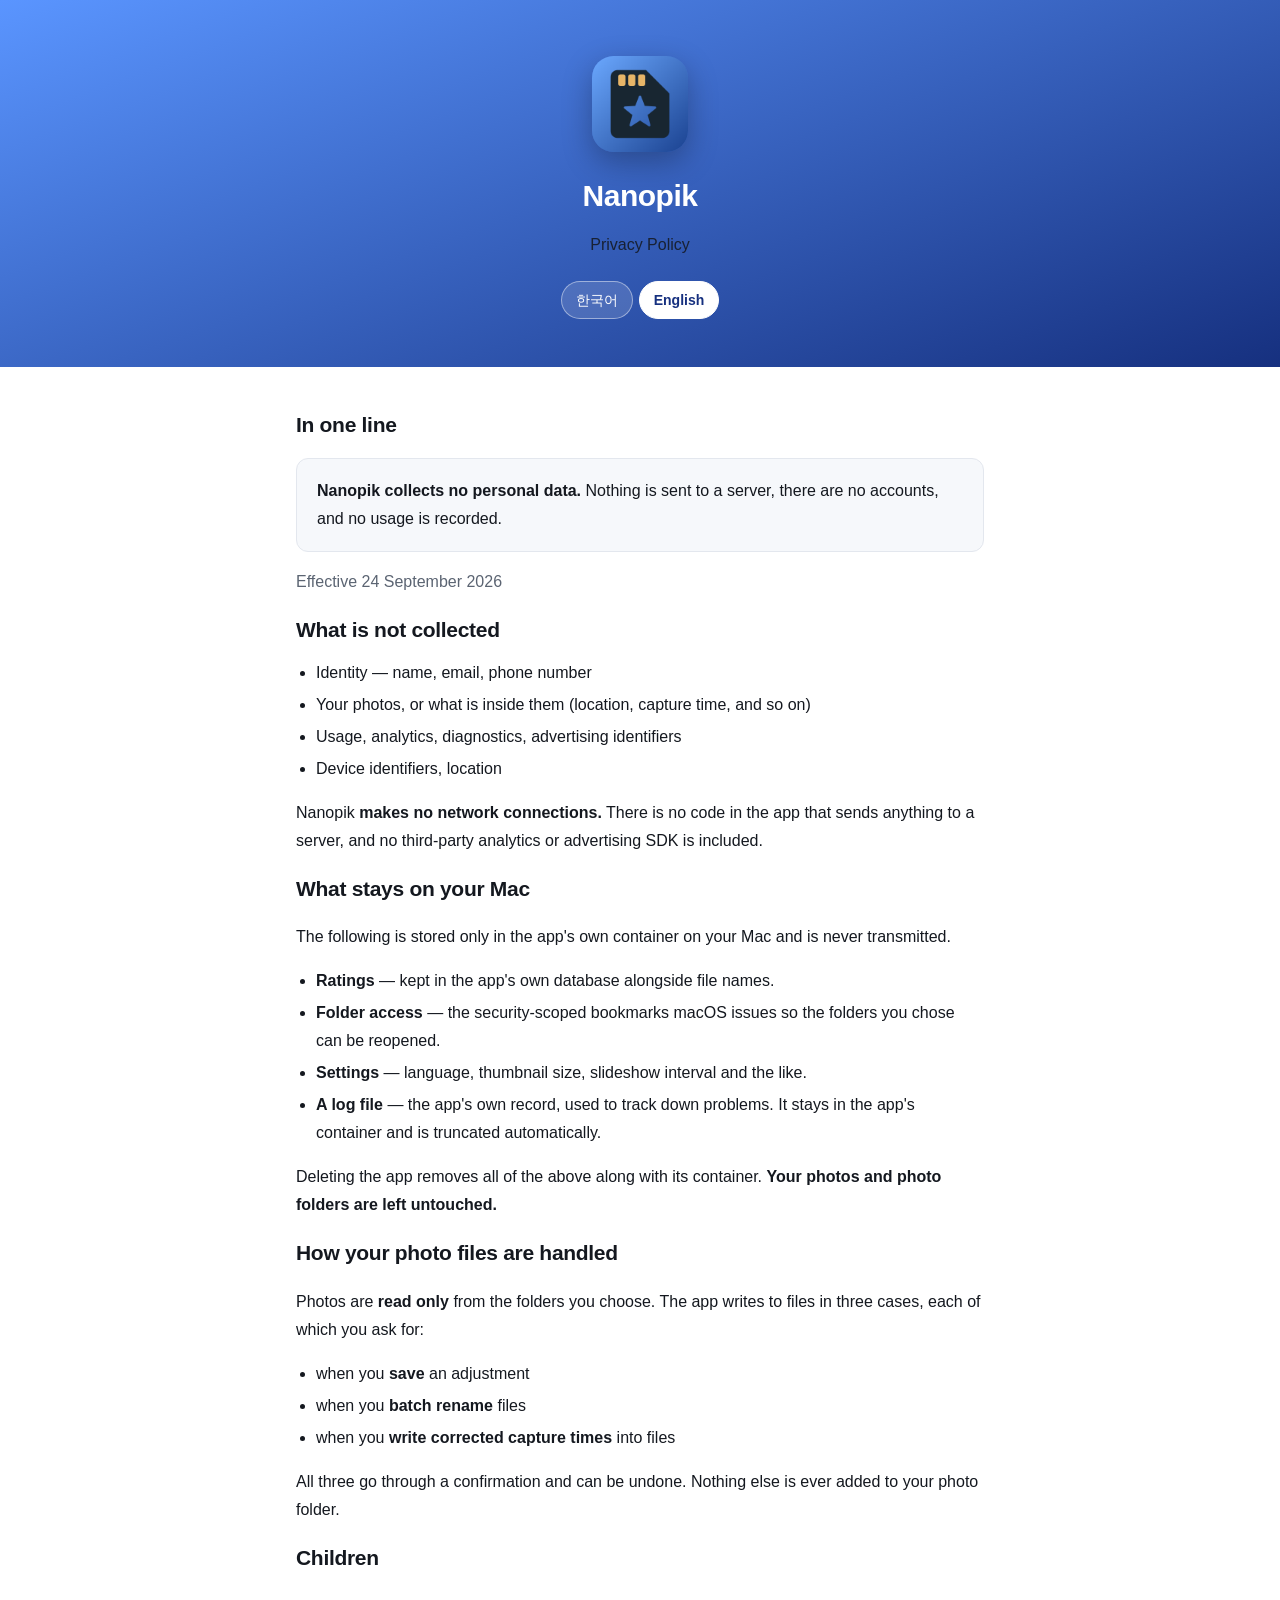
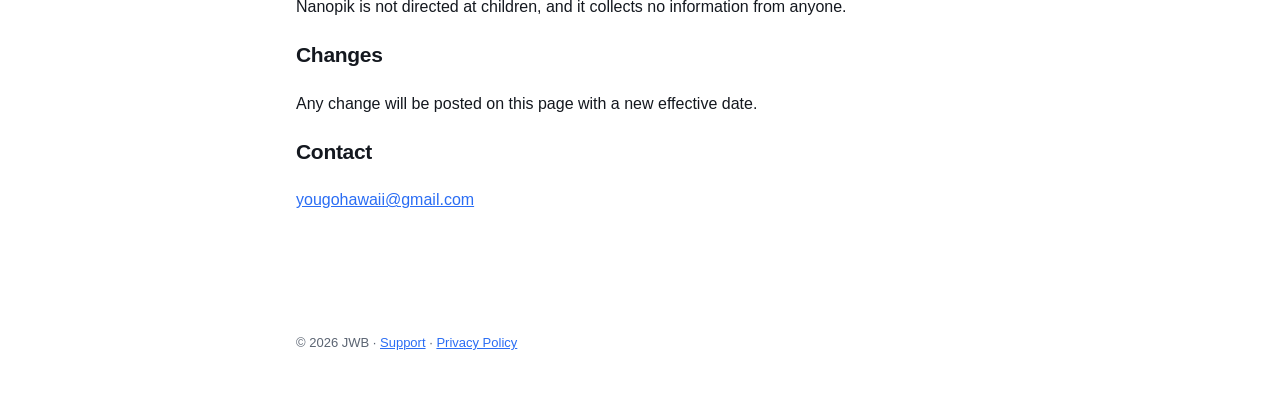
==== privacy.html @ 25fc917e "지원 페이지와 개인정보 처리방침" ====
<!doctype html>
<html lang="ko">
<meta charset="utf-8">
<meta name="viewport" content="width=device-width,initial-scale=1">
<title>Nanopik 개인정보 처리방침 · Privacy Policy</title>
<meta name="description" content="Nanopik은 어떤 개인정보도 수집하지 않습니다. Nanopik collects no personal data.">
<link rel="stylesheet" href="style.css">
<link rel="icon" href="icon.png">
<header>
  <img src="icon.png" alt="Nanopik">
  <h1>Nanopik</h1>
  <p><span data-loc="ko">개인정보 처리방침</span><span data-loc="en">Privacy Policy</span></p>
  <div class="lang">
    <button data-pick="ko">한국어</button><button data-pick="en">English</button>
  </div>
</header>
<main>

<section data-loc="ko">
  <h2>한 줄로 말하면</h2>
  <div class="card">
    <p style="margin:0"><b>Nanopik 은 어떤 개인정보도 수집하지 않습니다.</b>
       서버로 보내는 것이 없고, 계정도 없고, 사용 기록도 남기지 않습니다.</p>
  </div>
  <p class="dim">시행일 2026년 9월 24일</p>

  <h2>수집하지 않는 것</h2>
  <ul>
    <li>이름 · 이메일 · 전화번호 등 신원 정보</li>
    <li>사진, 사진에 담긴 정보(위치·촬영 시각 등)</li>
    <li>사용 기록 · 분석 · 통계 · 광고 식별자</li>
    <li>기기 식별자 · 위치</li>
  </ul>
  <p>Nanopik 은 <b>네트워크에 접속하지 않습니다.</b> 앱 안에 서버로 보내는 코드가 없습니다.
     제3자 분석 도구나 광고 SDK 도 들어 있지 않습니다.</p>

  <h2>기기 안에만 남는 것</h2>
  <p>다음은 <b>선생님의 맥 안</b>, 앱 전용 저장 공간에만 저장되며 어디로도 전송되지 않습니다.</p>
  <ul>
    <li><b>별점</b> — 앱 전용 데이터베이스에 파일 이름과 함께 보관합니다.</li>
    <li><b>폴더 접근 권한</b> — 고르신 폴더를 다음에도 열 수 있도록 macOS 가 발급한
        보안 북마크를 보관합니다.</li>
    <li><b>설정</b> — 언어, 썸네일 크기, 슬라이드쇼 간격 같은 값.</li>
    <li><b>기록 파일</b> — 문제를 찾기 위한 앱 자체 기록. 앱 전용 폴더에 남고 자동으로 잘립니다.</li>
  </ul>
  <p>앱을 지우면 위 항목은 macOS 가 앱 저장 공간과 함께 삭제합니다.
     <b>사진 파일과 사진 폴더는 그대로 남습니다.</b></p>

  <h2>사진 파일을 다루는 방식</h2>
  <p>사진은 선생님이 고르신 폴더에서 <b>읽기만</b> 합니다. 다음 세 가지를 하실 때에만 파일에 씁니다.</p>
  <ul>
    <li>보정을 <b>저장</b>하실 때</li>
    <li>파일명을 <b>일괄 변경</b>하실 때</li>
    <li>촬영 시각을 <b>파일에 새기실</b> 때</li>
  </ul>
  <p>셋 다 확인 절차를 지나고, 되돌릴 수 있습니다. 그 밖에는 사진 폴더에 아무것도 더하지 않습니다.</p>

  <h2>어린이</h2>
  <p>Nanopik 은 어린이를 대상으로 하지 않으며, 누구에게서도 정보를 수집하지 않습니다.</p>

  <h2>방침이 바뀌면</h2>
  <p>이 페이지에 새 내용과 시행일을 올립니다.</p>

  <h2>문의</h2>
  <p><a href="mailto:yougohawaii@gmail.com">yougohawaii@gmail.com</a></p>
</section>

<section data-loc="en">
  <h2>In one line</h2>
  <div class="card">
    <p style="margin:0"><b>Nanopik collects no personal data.</b>
       Nothing is sent to a server, there are no accounts, and no usage is recorded.</p>
  </div>
  <p class="dim">Effective 24 September 2026</p>

  <h2>What is not collected</h2>
  <ul>
    <li>Identity — name, email, phone number</li>
    <li>Your photos, or what is inside them (location, capture time, and so on)</li>
    <li>Usage, analytics, diagnostics, advertising identifiers</li>
    <li>Device identifiers, location</li>
  </ul>
  <p>Nanopik <b>makes no network connections.</b> There is no code in the app that sends anything
     to a server, and no third-party analytics or advertising SDK is included.</p>

  <h2>What stays on your Mac</h2>
  <p>The following is stored only in the app's own container on your Mac and is never transmitted.</p>
  <ul>
    <li><b>Ratings</b> — kept in the app's own database alongside file names.</li>
    <li><b>Folder access</b> — the security-scoped bookmarks macOS issues so the folders you chose
        can be reopened.</li>
    <li><b>Settings</b> — language, thumbnail size, slideshow interval and the like.</li>
    <li><b>A log file</b> — the app's own record, used to track down problems. It stays in the
        app's container and is truncated automatically.</li>
  </ul>
  <p>Deleting the app removes all of the above along with its container.
     <b>Your photos and photo folders are left untouched.</b></p>

  <h2>How your photo files are handled</h2>
  <p>Photos are <b>read only</b> from the folders you choose. The app writes to files in three
     cases, each of which you ask for:</p>
  <ul>
    <li>when you <b>save</b> an adjustment</li>
    <li>when you <b>batch rename</b> files</li>
    <li>when you <b>write corrected capture times</b> into files</li>
  </ul>
  <p>All three go through a confirmation and can be undone. Nothing else is ever added to your
     photo folder.</p>

  <h2>Children</h2>
  <p>Nanopik is not directed at children, and it collects no information from anyone.</p>

  <h2>Changes</h2>
  <p>Any change will be posted on this page with a new effective date.</p>

  <h2>Contact</h2>
  <p><a href="mailto:yougohawaii@gmail.com">yougohawaii@gmail.com</a></p>
</section>
</main>
<footer>
  <div data-loc="ko">© 2026 JWB · <a href="./">지원</a> · <a href="privacy.html">개인정보 처리방침</a></div>
  <div data-loc="en">© 2026 JWB · <a href="./">Support</a> · <a href="privacy.html">Privacy Policy</a></div>
</footer>
<script src="lang.js"></script>
---- style.css ----
/* Nanopik 공개 페이지. 아이콘과 같은 파랑을 쓴다.
   ⛔ 여기 값을 손으로 흩뜨리지 말 것 — 색은 `Design/icon/MakeIcon.swift` 의 상수와 같다. */
:root{
  --blue-1:#5A95FF; --blue-2:#16307F;
  --bg:#ffffff; --fg:#14181f; --dim:#5b6472; --line:#e3e7ee; --card:#f6f8fb;
}
@media (prefers-color-scheme: dark){
  :root:not([data-theme="light"]){
    --bg:#0f1115; --fg:#e6eaf2; --dim:#9aa4b4; --line:#242a34; --card:#161a21;
  }
}
:root[data-theme="dark"]{
  --bg:#0f1115; --fg:#e6eaf2; --dim:#9aa4b4; --line:#242a34; --card:#161a21;
}
*{box-sizing:border-box}
body{margin:0;background:var(--bg);color:var(--fg);
  font:16px/1.75 -apple-system,BlinkMacSystemFont,"Apple SD Gothic Neo","Segoe UI",sans-serif;
  -webkit-font-smoothing:antialiased}
header{background:linear-gradient(160deg,var(--blue-1),var(--blue-2));color:#fff;
  padding:56px 16px 48px;text-align:center}
header img{width:96px;height:96px;border-radius:21.5px;display:block;margin:0 auto 18px;
  box-shadow:0 10px 30px rgba(0,0,0,.28)}
header h1{margin:0;font-size:30px;letter-spacing:-.5px}
header p{margin:8px 0 0;opacity:.86;font-size:16px}
main{max-width:720px;margin:0 auto;padding:0 16px 80px}
section{padding-top:40px}
h2{font-size:21px;margin:0 0 10px;letter-spacing:-.3px}
h3{font-size:16px;margin:26px 0 6px}
p,li{color:var(--fg)}
.dim{color:var(--dim)}
ul{padding-left:20px;margin:8px 0}
li{margin:4px 0}
.card{background:var(--card);border:1px solid var(--line);border-radius:12px;padding:18px 20px;margin:14px 0}
a{color:#2a6df4}
/* ⛔ 선택자와 @media 를 쉼표로 잇지 말 것 — 규칙이 통째로 버려진다(위에서 한 번 그랬다). */
@media (prefers-color-scheme: dark){:root:not([data-theme="light"]) a{color:#7fb0ff}}
:root[data-theme="dark"] a{color:#7fb0ff}
hr{border:0;border-top:1px solid var(--line);margin:44px 0 0}
footer{max-width:720px;margin:0 auto;padding:22px 16px 60px;color:var(--dim);font-size:13px}
.lang{display:flex;gap:6px;justify-content:center;margin-top:22px}
.lang button{border:1px solid rgba(255,255,255,.45);background:rgba(255,255,255,.14);color:#fff;
  padding:6px 14px;border-radius:999px;font:inherit;font-size:14px;cursor:pointer}
.lang button[aria-pressed="true"]{background:#fff;color:var(--blue-2);border-color:#fff;font-weight:600}
/* ⛔ 선택자를 `[lang]` 으로 두지 말 것 — <html lang="…"> 까지 걸려 페이지가 통째로 사라진다. */
[data-loc]{display:none}
[data-loc].on{display:block}
span[data-loc].on{display:inline}
@media (max-width:520px){header{padding:40px 16px 36px}header h1{font-size:25px}}
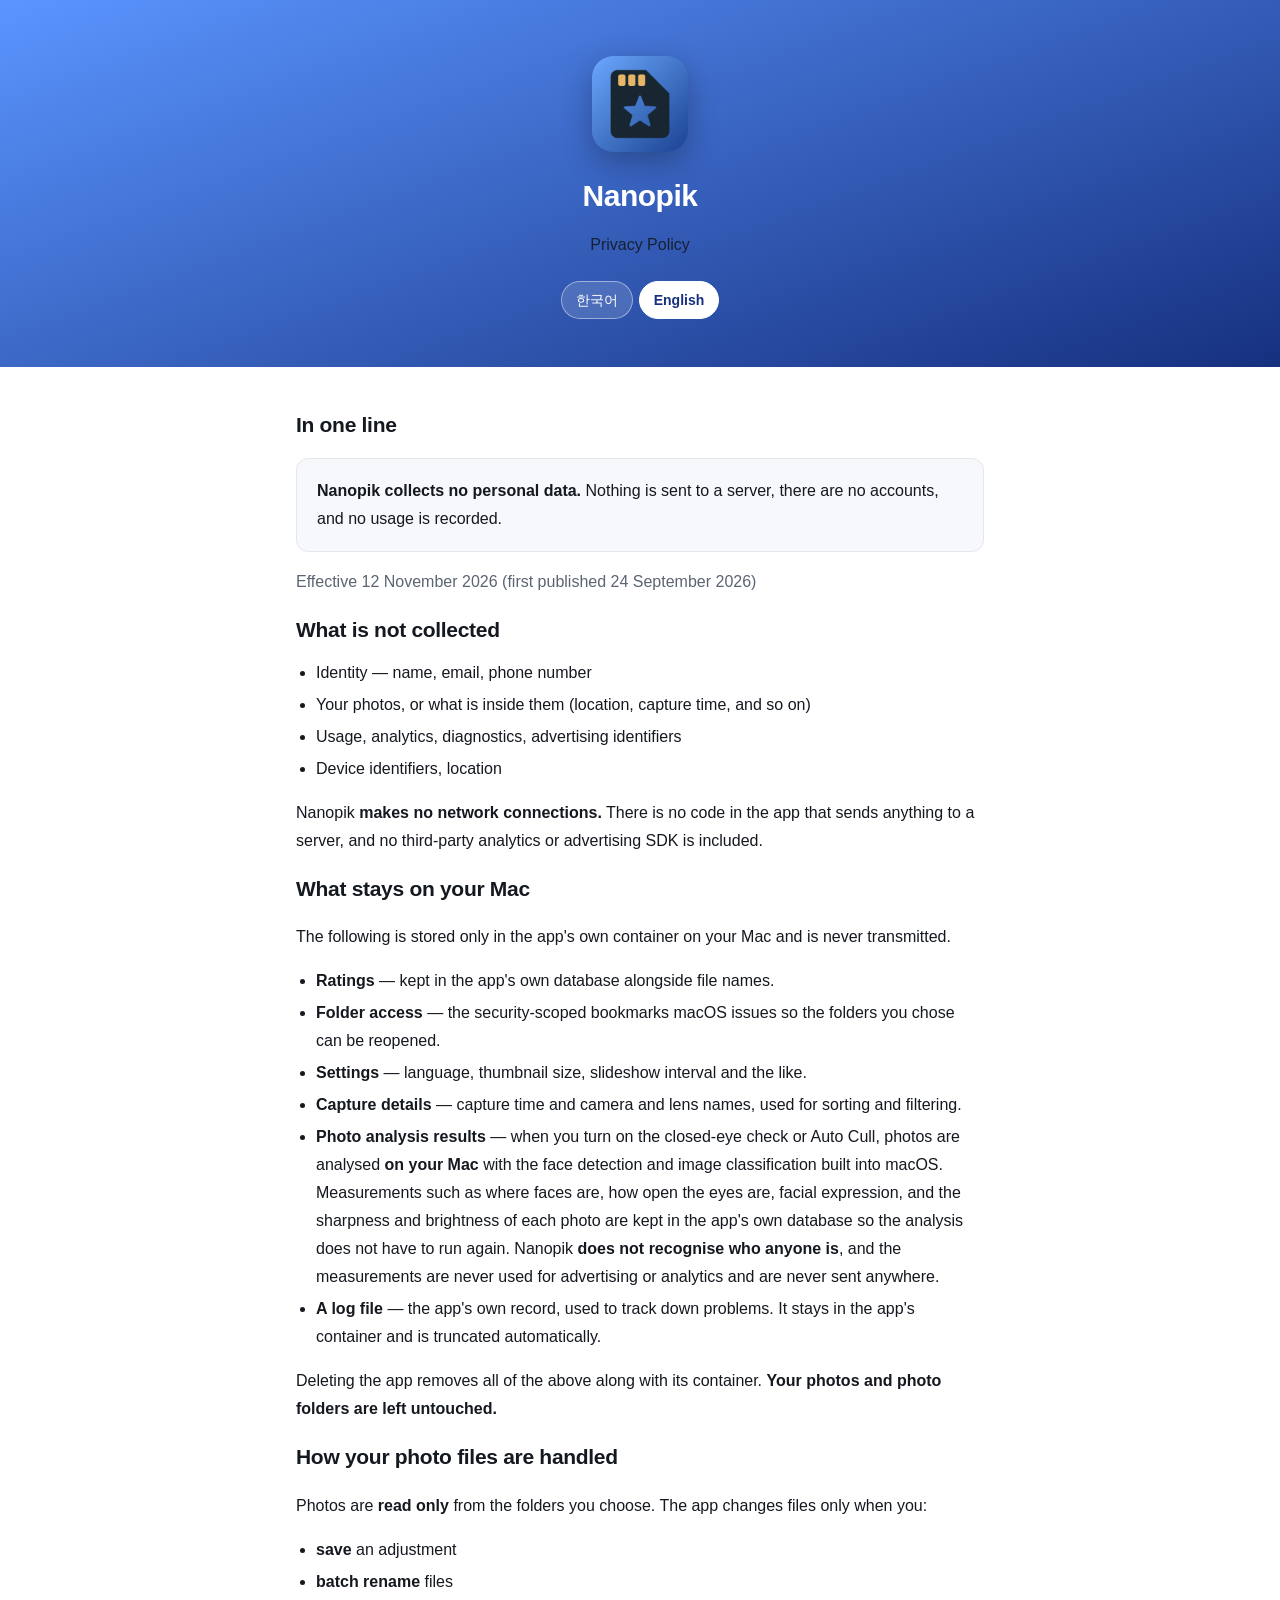
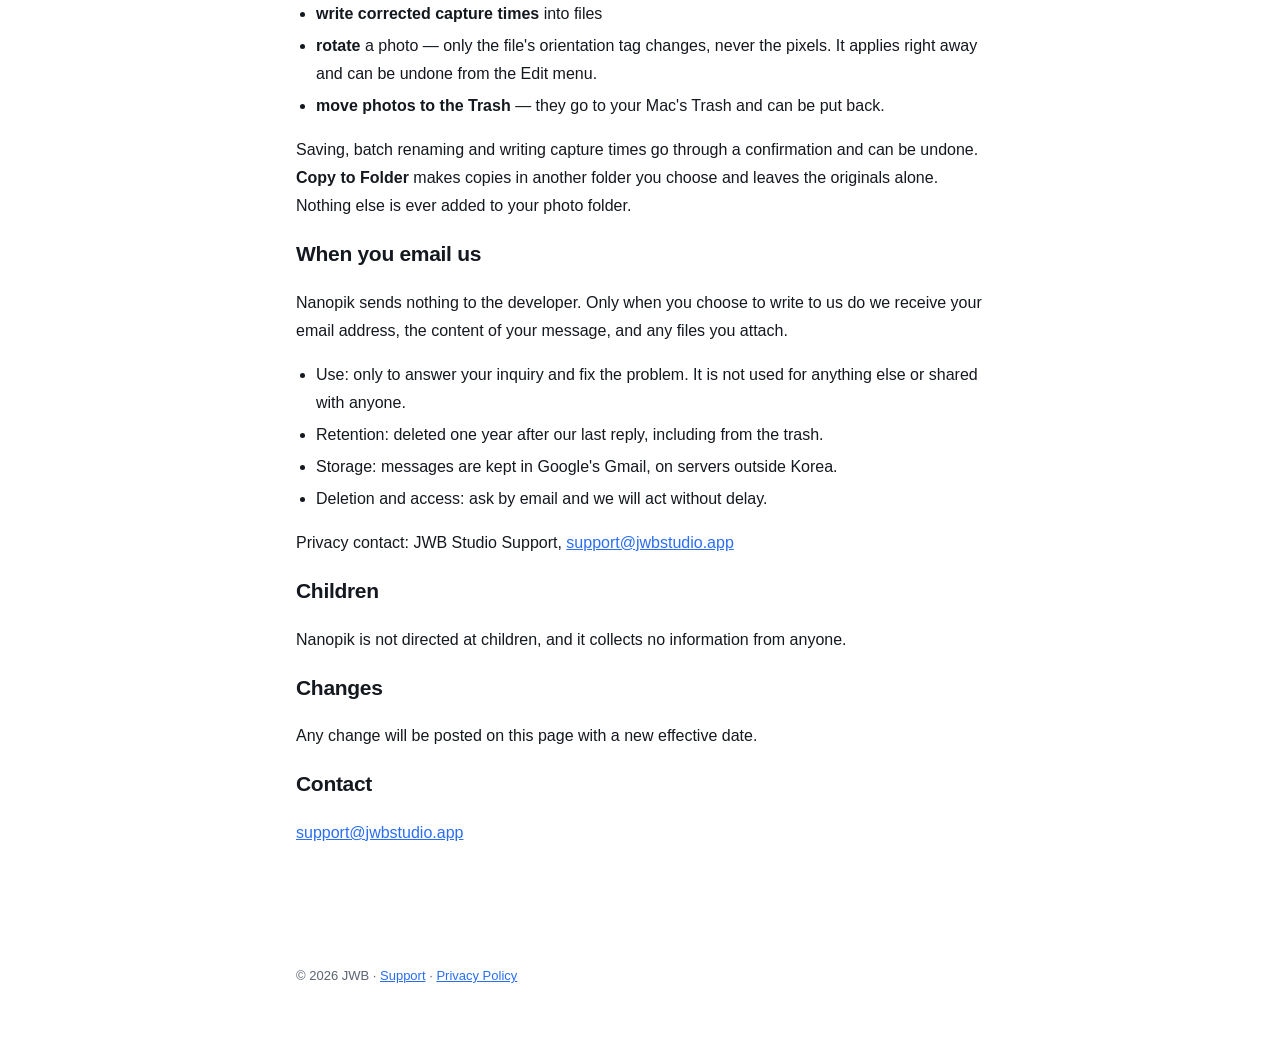
==== commit a275e577: "Nanopik 저장소 Site/ 에서 갱신 — 문의 주소를 support@jwbstudio.app 으로, 처리방침에 «메일로 문의하실 때»(쓰는 곳·보관 1년·Gmail 국외 보관" ====
--- a/privacy.html
+++ b/privacy.html
@@ -22,7 +22,7 @@
     <p style="margin:0"><b>Nanopik 은 어떤 개인정보도 수집하지 않습니다.</b>
        서버로 보내는 것이 없고, 계정도 없고, 사용 기록도 남기지 않습니다.</p>
   </div>
-  <p class="dim">시행일 2026년 9월 24일</p>
+  <p class="dim">시행일 2026년 11월 12일 (처음 2026년 9월 24일)</p>
 
   <h2>수집하지 않는 것</h2>
   <ul>
@@ -41,19 +41,37 @@
     <li><b>폴더 접근 권한</b> — 고르신 폴더를 다음에도 열 수 있도록 macOS 가 발급한
         보안 북마크를 보관합니다.</li>
     <li><b>설정</b> — 언어, 썸네일 크기, 슬라이드쇼 간격 같은 값.</li>
+    <li><b>촬영 정보</b> — 정렬과 걸러 보기에 쓰는 촬영 시각, 카메라·렌즈 이름.</li>
+    <li><b>사진 분석 결과</b> — 눈 감음 검사나 자동 컬링을 켜시면, macOS 에 들어 있는 얼굴 찾기·사진 분류 기능으로
+        <b>맥 안에서</b> 사진을 분석합니다. 얼굴의 자리와 눈을 뜬 정도·표정, 사진의 선명도·밝기 같은 측정값을
+        앱 전용 데이터베이스에 보관해 다음에 다시 분석하지 않게 합니다. 얼굴로 <b>누구인지 알아보는 기능은 없고</b>,
+        측정값은 광고·분석에 쓰지 않으며 어디로도 보내지 않습니다.</li>
     <li><b>기록 파일</b> — 문제를 찾기 위한 앱 자체 기록. 앱 전용 폴더에 남고 자동으로 잘립니다.</li>
   </ul>
   <p>앱을 지우면 위 항목은 macOS 가 앱 저장 공간과 함께 삭제합니다.
      <b>사진 파일과 사진 폴더는 그대로 남습니다.</b></p>
 
   <h2>사진 파일을 다루는 방식</h2>
-  <p>사진은 선생님이 고르신 폴더에서 <b>읽기만</b> 합니다. 다음 세 가지를 하실 때에만 파일에 씁니다.</p>
+  <p>사진은 선생님이 고르신 폴더에서 <b>읽기만</b> 합니다. 다음을 하실 때에만 파일을 바꿉니다.</p>
   <ul>
     <li>보정을 <b>저장</b>하실 때</li>
     <li>파일명을 <b>일괄 변경</b>하실 때</li>
     <li>촬영 시각을 <b>파일에 새기실</b> 때</li>
+    <li>사진을 <b>회전</b>하실 때 — 파일의 방향 표시만 바꾸고 사진의 픽셀은 그대로 둡니다. 확인 없이 바로 적용되며 편집 메뉴의 되돌리기로 되돌립니다.</li>
+    <li>사진을 <b>휴지통으로 보내실</b> 때 — 맥의 휴지통으로 옮길 뿐이라 되찾을 수 있습니다.</li>
   </ul>
-  <p>셋 다 확인 절차를 지나고, 되돌릴 수 있습니다. 그 밖에는 사진 폴더에 아무것도 더하지 않습니다.</p>
+  <p>저장·일괄 변경·촬영 시각 새기기는 확인 절차를 지나고 되돌릴 수 있습니다. <b>폴더로 복사</b>는 고르신 다른 폴더에 사본을 만들며 원본을 건드리지 않습니다.
+     그 밖에는 사진 폴더에 아무것도 더하지 않습니다.</p>
+
+  <h2>메일로 문의하실 때</h2>
+  <p>Nanopik은 개발자에게 아무것도 보내지 않습니다. 사용자가 직접 메일을 보내실 때에만 보내신 메일 주소와 메일 내용, 붙이신 파일을 받습니다.</p>
+  <ul>
+  <li>쓰는 곳: 그 문의에 답하고 문제를 고치는 데에만 씁니다. 다른 일에 쓰거나 다른 사람에게 넘기지 않습니다.</li>
+  <li>보관 기간: 마지막으로 답장한 날부터 1년이 지나면 지웁니다. 휴지통에서도 지웁니다.</li>
+  <li>보관 장소: 메일은 Google의 Gmail에 보관되며, Google의 서버는 국외에 있습니다.</li>
+  <li>지우기와 열람: 메일로 요청하시면 지체 없이 처리합니다.</li>
+  </ul>
+  <p>개인정보 보호책임자: JWB Studio 고객지원, <a href="mailto:support@jwbstudio.app">support@jwbstudio.app</a></p>
 
   <h2>어린이</h2>
   <p>Nanopik 은 어린이를 대상으로 하지 않으며, 누구에게서도 정보를 수집하지 않습니다.</p>
@@ -62,7 +80,7 @@
   <p>이 페이지에 새 내용과 시행일을 올립니다.</p>
 
   <h2>문의</h2>
-  <p><a href="mailto:yougohawaii@gmail.com">yougohawaii@gmail.com</a></p>
+  <p><a href="mailto:support@jwbstudio.app">support@jwbstudio.app</a></p>
 </section>
 
 <section data-loc="en">
@@ -71,7 +89,7 @@
     <p style="margin:0"><b>Nanopik collects no personal data.</b>
        Nothing is sent to a server, there are no accounts, and no usage is recorded.</p>
   </div>
-  <p class="dim">Effective 24 September 2026</p>
+  <p class="dim">Effective 12 November 2026 (first published 24 September 2026)</p>
 
   <h2>What is not collected</h2>
   <ul>
@@ -90,6 +108,12 @@
     <li><b>Folder access</b> — the security-scoped bookmarks macOS issues so the folders you chose
         can be reopened.</li>
     <li><b>Settings</b> — language, thumbnail size, slideshow interval and the like.</li>
+    <li><b>Capture details</b> — capture time and camera and lens names, used for sorting and filtering.</li>
+    <li><b>Photo analysis results</b> — when you turn on the closed-eye check or Auto Cull, photos are analysed
+        <b>on your Mac</b> with the face detection and image classification built into macOS. Measurements such as
+        where faces are, how open the eyes are, facial expression, and the sharpness and brightness of each photo are
+        kept in the app's own database so the analysis does not have to run again. Nanopik <b>does not recognise who
+        anyone is</b>, and the measurements are never used for advertising or analytics and are never sent anywhere.</li>
     <li><b>A log file</b> — the app's own record, used to track down problems. It stays in the
         app's container and is truncated automatically.</li>
   </ul>
@@ -97,15 +121,28 @@
      <b>Your photos and photo folders are left untouched.</b></p>
 
   <h2>How your photo files are handled</h2>
-  <p>Photos are <b>read only</b> from the folders you choose. The app writes to files in three
-     cases, each of which you ask for:</p>
+  <p>Photos are <b>read only</b> from the folders you choose. The app changes files only when you:</p>
   <ul>
-    <li>when you <b>save</b> an adjustment</li>
-    <li>when you <b>batch rename</b> files</li>
-    <li>when you <b>write corrected capture times</b> into files</li>
+    <li><b>save</b> an adjustment</li>
+    <li><b>batch rename</b> files</li>
+    <li><b>write corrected capture times</b> into files</li>
+    <li><b>rotate</b> a photo — only the file's orientation tag changes, never the pixels. It applies right away
+        and can be undone from the Edit menu.</li>
+    <li><b>move photos to the Trash</b> — they go to your Mac's Trash and can be put back.</li>
   </ul>
-  <p>All three go through a confirmation and can be undone. Nothing else is ever added to your
-     photo folder.</p>
+  <p>Saving, batch renaming and writing capture times go through a confirmation and can be undone.
+     <b>Copy to Folder</b> makes copies in another folder you choose and leaves the originals alone.
+     Nothing else is ever added to your photo folder.</p>
+
+  <h2>When you email us</h2>
+  <p>Nanopik sends nothing to the developer. Only when you choose to write to us do we receive your email address, the content of your message, and any files you attach.</p>
+  <ul>
+  <li>Use: only to answer your inquiry and fix the problem. It is not used for anything else or shared with anyone.</li>
+  <li>Retention: deleted one year after our last reply, including from the trash.</li>
+  <li>Storage: messages are kept in Google's Gmail, on servers outside Korea.</li>
+  <li>Deletion and access: ask by email and we will act without delay.</li>
+  </ul>
+  <p>Privacy contact: JWB Studio Support, <a href="mailto:support@jwbstudio.app">support@jwbstudio.app</a></p>
 
   <h2>Children</h2>
   <p>Nanopik is not directed at children, and it collects no information from anyone.</p>
@@ -114,7 +151,7 @@
   <p>Any change will be posted on this page with a new effective date.</p>
 
   <h2>Contact</h2>
-  <p><a href="mailto:yougohawaii@gmail.com">yougohawaii@gmail.com</a></p>
+  <p><a href="mailto:support@jwbstudio.app">support@jwbstudio.app</a></p>
 </section>
 </main>
 <footer>
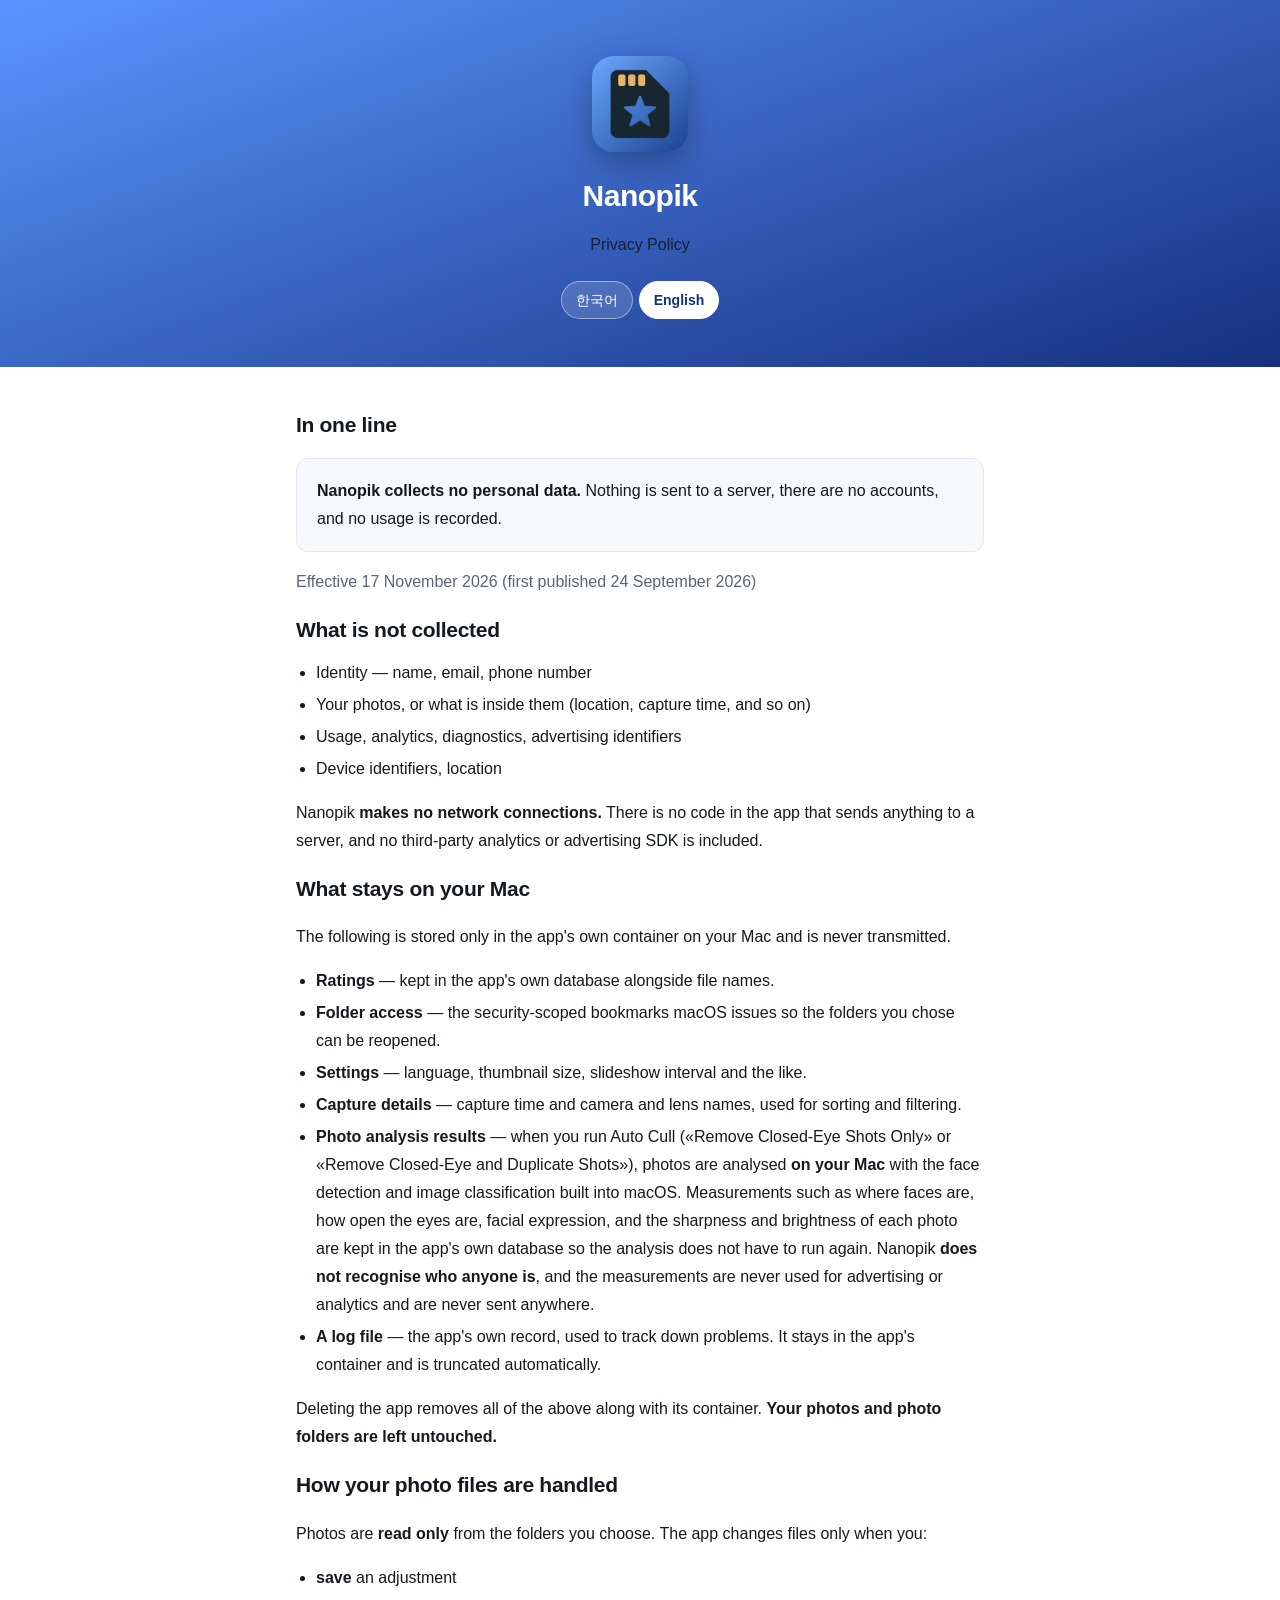
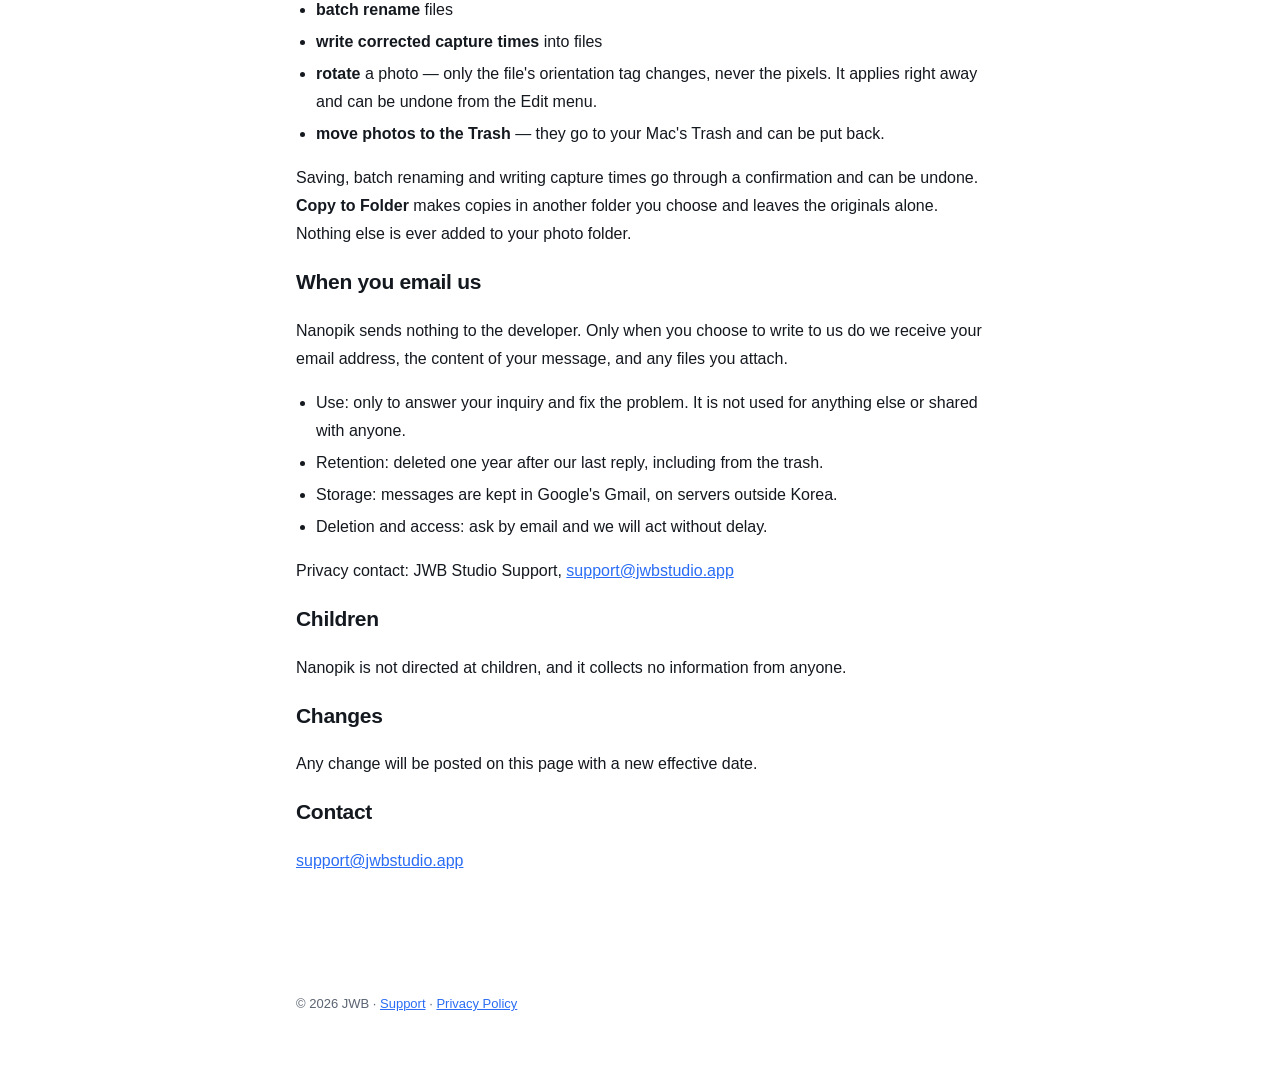
==== commit 59fa28f5: "처리방침 — 자동 셀렉 명령 이름으로, 시행일 2026-11-17" ====
--- a/privacy.html
+++ b/privacy.html
@@ -22,7 +22,7 @@
     <p style="margin:0"><b>Nanopik 은 어떤 개인정보도 수집하지 않습니다.</b>
        서버로 보내는 것이 없고, 계정도 없고, 사용 기록도 남기지 않습니다.</p>
   </div>
-  <p class="dim">시행일 2026년 11월 12일 (처음 2026년 9월 24일)</p>
+  <p class="dim">시행일 2026년 11월 17일 (처음 2026년 9월 24일)</p>
 
   <h2>수집하지 않는 것</h2>
   <ul>
@@ -42,7 +42,7 @@
         보안 북마크를 보관합니다.</li>
     <li><b>설정</b> — 언어, 썸네일 크기, 슬라이드쇼 간격 같은 값.</li>
     <li><b>촬영 정보</b> — 정렬과 걸러 보기에 쓰는 촬영 시각, 카메라·렌즈 이름.</li>
-    <li><b>사진 분석 결과</b> — 눈 감음 검사나 자동 컬링을 켜시면, macOS 에 들어 있는 얼굴 찾기·사진 분류 기능으로
+    <li><b>사진 분석 결과</b> — 자동 셀렉(«눈 감은 컷만 제거» · «눈 감은 컷과 중복 컷 동시 제거»)을 실행하시면, macOS 에 들어 있는 얼굴 찾기·사진 분류 기능으로
         <b>맥 안에서</b> 사진을 분석합니다. 얼굴의 자리와 눈을 뜬 정도·표정, 사진의 선명도·밝기 같은 측정값을
         앱 전용 데이터베이스에 보관해 다음에 다시 분석하지 않게 합니다. 얼굴로 <b>누구인지 알아보는 기능은 없고</b>,
         측정값은 광고·분석에 쓰지 않으며 어디로도 보내지 않습니다.</li>
@@ -89,7 +89,7 @@
     <p style="margin:0"><b>Nanopik collects no personal data.</b>
        Nothing is sent to a server, there are no accounts, and no usage is recorded.</p>
   </div>
-  <p class="dim">Effective 12 November 2026 (first published 24 September 2026)</p>
+  <p class="dim">Effective 17 November 2026 (first published 24 September 2026)</p>
 
   <h2>What is not collected</h2>
   <ul>
@@ -109,7 +109,7 @@
         can be reopened.</li>
     <li><b>Settings</b> — language, thumbnail size, slideshow interval and the like.</li>
     <li><b>Capture details</b> — capture time and camera and lens names, used for sorting and filtering.</li>
-    <li><b>Photo analysis results</b> — when you turn on the closed-eye check or Auto Cull, photos are analysed
+    <li><b>Photo analysis results</b> — when you run Auto Cull («Remove Closed-Eye Shots Only» or «Remove Closed-Eye and Duplicate Shots»), photos are analysed
         <b>on your Mac</b> with the face detection and image classification built into macOS. Measurements such as
         where faces are, how open the eyes are, facial expression, and the sharpness and brightness of each photo are
         kept in the app's own database so the analysis does not have to run again. Nanopik <b>does not recognise who
